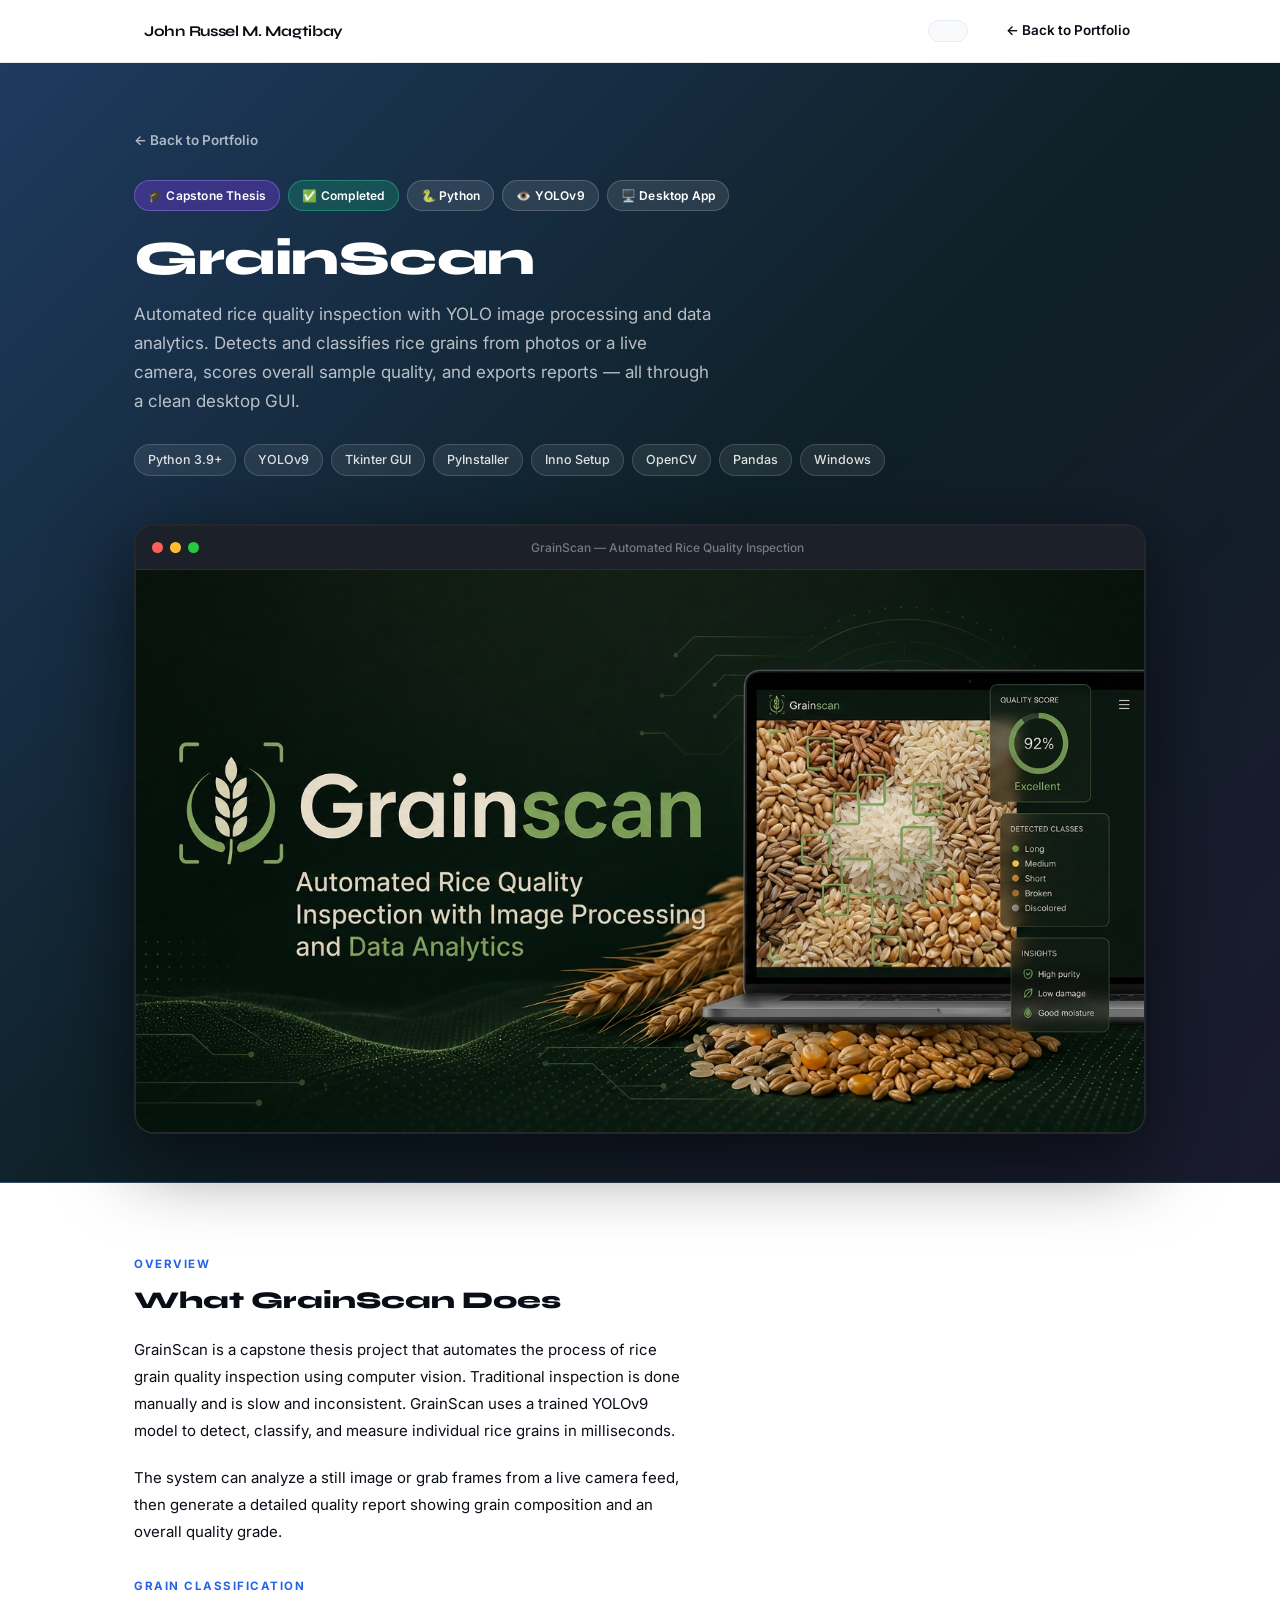
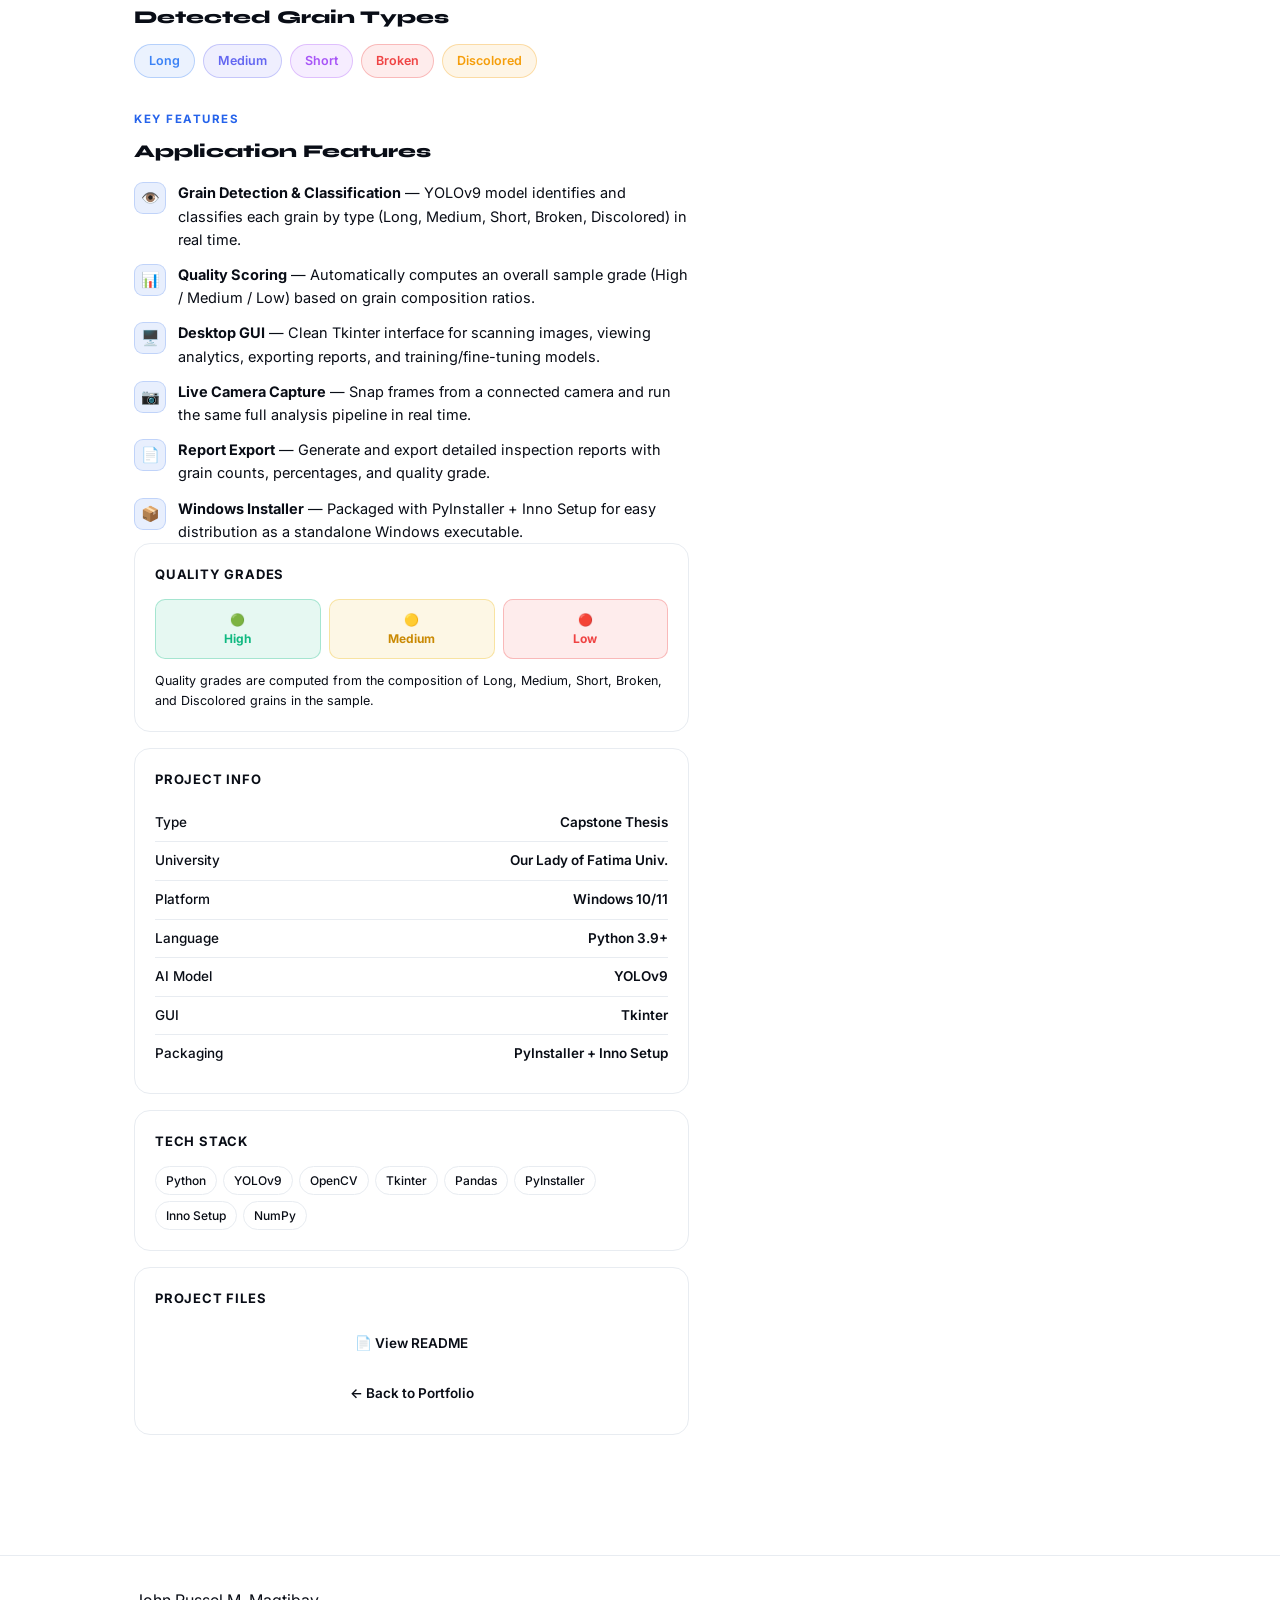
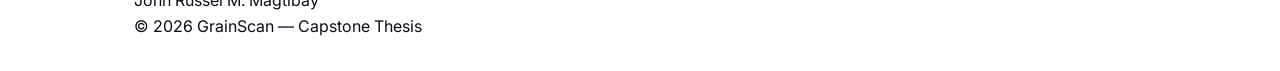
==== grainscan.html @ 67e3f89c "Add files via upload" ====
<!DOCTYPE html>
<html lang="en">

<head>
  <meta charset="UTF-8" />
  <meta name="viewport" content="width=device-width, initial-scale=1.0" />
  <title>GrainScan — Automated Rice Quality Inspection | John Russel M. Magtibay</title>
  <meta name="description"
    content="GrainScan: Capstone thesis by John Russel M. Magtibay. Automated rice quality inspection using YOLOv9 image processing and data analytics." />
  <link rel="preconnect" href="https://fonts.googleapis.com">
  <link rel="preconnect" href="https://fonts.gstatic.com" crossorigin>
  <link
    href="https://fonts.googleapis.com/css2?family=Inter:wght@300;400;500;600;700;800;900&family=Syne:wght@700;800&display=swap"
    rel="stylesheet">
  <link rel="stylesheet" href="style.css" />
  <style>
    /* ── Page-specific overrides ── */
    .gs-hero {
      background: linear-gradient(135deg, #1e3a5f 0%, #0f2027 50%, #1a1a2e 100%);
      color: #fff;
      padding: 64px 0 48px;
      border-bottom: 1px solid rgba(255, 255, 255, .08);
    }

    body.light-mode .gs-hero {
      background: linear-gradient(135deg, #1e3a5f 0%, #0f2027 50%, #1a1a2e 100%);
    }

    .gs-back {
      display: inline-flex;
      align-items: center;
      gap: 6px;
      font-size: 13.5px;
      font-weight: 600;
      color: rgba(255, 255, 255, .65);
      text-decoration: none;
      margin-bottom: 28px;
      transition: color .15s;
    }

    .gs-back:hover {
      color: #fff;
    }

    .gs-badge-row {
      display: flex;
      flex-wrap: wrap;
      gap: 8px;
      margin-bottom: 20px;
    }

    .gs-badge {
      display: inline-flex;
      align-items: center;
      gap: 5px;
      background: rgba(255, 255, 255, .1);
      border: 1px solid rgba(255, 255, 255, .18);
      color: #fff;
      padding: 5px 13px;
      border-radius: 999px;
      font-size: 12px;
      font-weight: 600;
      letter-spacing: .2px;
    }

    .gs-badge.purple {
      background: rgba(124, 58, 237, .35);
      border-color: rgba(167, 139, 250, .4);
    }

    .gs-badge.green {
      background: rgba(16, 185, 129, .25);
      border-color: rgba(52, 211, 153, .4);
    }

    .gs-title {
      font-family: 'Syne', sans-serif;
      font-size: clamp(28px, 5vw, 48px);
      font-weight: 800;
      letter-spacing: -.5px;
      color: #fff;
      margin-bottom: 14px;
      line-height: 1.15;
    }

    .gs-subtitle {
      font-size: clamp(15px, 2vw, 17px);
      color: rgba(255, 255, 255, .7);
      line-height: 1.7;
      max-width: 580px;
      margin-bottom: 28px;
    }

    .gs-tech-row {
      display: flex;
      flex-wrap: wrap;
      gap: 8px;
      margin-top: 4px;
    }

    .gs-tech {
      background: rgba(255, 255, 255, .08);
      border: 1px solid rgba(255, 255, 255, .15);
      color: rgba(255, 255, 255, .85);
      padding: 5px 13px;
      border-radius: 999px;
      font-size: 12.5px;
      font-weight: 500;
    }

    /* ── Main UI screenshot ── */
    .gs-screenshot-wrap {
      margin-top: 48px;
      border-radius: 20px;
      overflow: hidden;
      border: 2px solid rgba(255, 255, 255, .1);
      box-shadow: 0 24px 80px rgba(0, 0, 0, .6);
      background: #0b0f14;
    }

    .gs-screenshot-bar {
      background: #1c2029;
      padding: 12px 16px;
      display: flex;
      align-items: center;
      gap: 7px;
      border-bottom: 1px solid rgba(255, 255, 255, .06);
    }

    .gs-dot {
      width: 11px;
      height: 11px;
      border-radius: 50%;
    }

    .gs-dot.red {
      background: #ff5f56;
    }

    .gs-dot.yellow {
      background: #ffbd2e;
    }

    .gs-dot.green {
      background: #27c93f;
    }

    .gs-bar-title {
      flex: 1;
      text-align: center;
      font-size: 12px;
      color: rgba(255, 255, 255, .4);
      font-weight: 500;
    }

    .gs-screenshot-wrap img {
      width: 100%;
      display: block;
      object-fit: cover;
    }

    /* ── Content area ── */
    .gs-content {
      padding: 72px 0;
    }

    .gs-grid {
      display: grid;
      grid-template-columns: 1.4fr 1fr;
      gap: 60px;
      align-items: start;
    }

    @media (max-width: 860px) {
      .gs-grid {
        grid-template-columns: 1fr;
        gap: 40px;
      }
    }

    .gs-section-label {
      font-size: 11.5px;
      font-weight: 700;
      letter-spacing: 1.5px;
      text-transform: uppercase;
      color: var(--brand);
      margin-bottom: 8px;
    }

    .gs-section-title {
      font-family: 'Syne', sans-serif;
      font-size: 24px;
      font-weight: 800;
      color: var(--text);
      margin-bottom: 16px;
    }

    .gs-desc {
      color: var(--muted);
      font-size: 15px;
      line-height: 1.8;
      margin-bottom: 20px;
    }

    /* Features list */
    .gs-features {
      list-style: none;
      padding: 0;
      margin: 0;
      display: flex;
      flex-direction: column;
      gap: 12px;
    }

    .gs-features li {
      display: flex;
      align-items: flex-start;
      gap: 12px;
      font-size: 14.5px;
      color: var(--text2);
      line-height: 1.6;
    }

    .gs-features li .feat-icon {
      width: 32px;
      height: 32px;
      border-radius: 9px;
      background: rgba(37, 99, 235, .1);
      border: 1px solid rgba(37, 99, 235, .2);
      display: grid;
      place-items: center;
      font-size: 15px;
      flex-shrink: 0;
      margin-top: 1px;
    }

    /* Sidebar cards */
    .gs-sidebar {
      display: flex;
      flex-direction: column;
      gap: 16px;
    }

    .gs-info-card {
      background: var(--surface);
      border: 1px solid var(--border);
      border-radius: 16px;
      padding: 20px;
      box-shadow: var(--shadow);
    }

    .gs-info-card h4 {
      font-size: 13px;
      font-weight: 700;
      text-transform: uppercase;
      letter-spacing: .8px;
      color: var(--muted);
      margin-bottom: 14px;
    }

    .gs-info-row {
      display: flex;
      justify-content: space-between;
      align-items: center;
      padding: 8px 0;
      border-bottom: 1px solid var(--border);
      font-size: 13.5px;
    }

    .gs-info-row:last-child {
      border-bottom: none;
    }

    .gs-info-row span:first-child {
      color: var(--muted);
      font-weight: 500;
    }

    .gs-info-row span:last-child {
      color: var(--text);
      font-weight: 600;
      text-align: right;
    }

    /* Quality grade display */
    .gs-grades {
      display: flex;
      gap: 8px;
      margin-top: 4px;
    }

    .gs-grade {
      flex: 1;
      padding: 10px 6px;
      border-radius: 10px;
      text-align: center;
      font-size: 12px;
      font-weight: 700;
      border: 1px solid;
    }

    .gs-grade.high {
      background: rgba(16, 185, 129, .1);
      border-color: rgba(16, 185, 129, .3);
      color: #10b981;
    }

    .gs-grade.medium {
      background: rgba(234, 179, 8, .1);
      border-color: rgba(234, 179, 8, .3);
      color: #ca8a04;
    }

    .gs-grade.low {
      background: rgba(239, 68, 68, .1);
      border-color: rgba(239, 68, 68, .3);
      color: #ef4444;
    }

    /* Screenshot thumbnails row */
    .gs-thumbs {
      display: grid;
      grid-template-columns: repeat(3, 1fr);
      gap: 12px;
      margin-top: 48px;
    }

    @media (max-width: 640px) {
      .gs-thumbs {
        grid-template-columns: 1fr;
      }
    }

    .gs-thumb-card {
      background: var(--surface);
      border: 1px solid var(--border);
      border-radius: 14px;
      overflow: hidden;
      box-shadow: var(--shadow);
      transition: transform .2s ease, box-shadow .2s ease;
    }

    .gs-thumb-card:hover {
      transform: translateY(-3px);
      box-shadow: var(--shadow-lg);
    }

    .gs-thumb-card img {
      width: 100%;
      height: 100px;
      object-fit: contain;
      background: var(--bg2);
      padding: 12px;
    }

    .gs-thumb-label {
      padding: 10px 12px;
      font-size: 12.5px;
      font-weight: 600;
      color: var(--text2);
      border-top: 1px solid var(--border);
    }

    /* Grain types */
    .gs-grain-types {
      display: flex;
      flex-wrap: wrap;
      gap: 8px;
    }

    .gs-grain {
      padding: 6px 14px;
      border-radius: 999px;
      font-size: 12.5px;
      font-weight: 600;
      border: 1px solid;
    }

    .gs-grain.long {
      background: rgba(59, 130, 246, .1);
      border-color: rgba(59, 130, 246, .3);
      color: #3b82f6;
    }

    .gs-grain.medium {
      background: rgba(99, 102, 241, .1);
      border-color: rgba(99, 102, 241, .3);
      color: #6366f1;
    }

    .gs-grain.short {
      background: rgba(168, 85, 247, .1);
      border-color: rgba(168, 85, 247, .3);
      color: #a855f7;
    }

    .gs-grain.broken {
      background: rgba(239, 68, 68, .1);
      border-color: rgba(239, 68, 68, .3);
      color: #ef4444;
    }

    .gs-grain.discolored {
      background: rgba(245, 158, 11, .1);
      border-color: rgba(245, 158, 11, .3);
      color: #f59e0b;
    }
  </style>
</head>

<body class="light-mode">

  <!-- ── HEADER ── -->
  <header>
    <div class="container nav">
      <a class="brand" href="index.html" aria-label="Back to portfolio">
        <div class="logo" aria-hidden="true"></div>
        John Russel M. Magtibay
      </a>
      <div class="nav-right">
        <button class="theme-toggle" id="themeToggle" type="button" aria-label="Toggle color theme"></button>
        <a class="btn" href="index.html#projects" style="padding:8px 16px; font-size:13.5px;">← Back to Portfolio</a>
      </div>
    </div>
  </header>

  <!-- ── HERO ── -->
  <div class="gs-hero">
    <div class="container">
      <a class="gs-back" href="index.html#projects">← Back to Portfolio</a>

      <div class="gs-badge-row">
        <span class="gs-badge purple">🎓 Capstone Thesis</span>
        <span class="gs-badge green">✅ Completed</span>
        <span class="gs-badge">🐍 Python</span>
        <span class="gs-badge">👁️ YOLOv9</span>
        <span class="gs-badge">🖥️ Desktop App</span>
      </div>

      <h1 class="gs-title">GrainScan</h1>
      <p class="gs-subtitle">
        Automated rice quality inspection with YOLO image processing and data analytics.
        Detects and classifies rice grains from photos or a live camera, scores overall
        sample quality, and exports reports — all through a clean desktop GUI.
      </p>

      <div class="gs-tech-row">
        <span class="gs-tech">Python 3.9+</span>
        <span class="gs-tech">YOLOv9</span>
        <span class="gs-tech">Tkinter GUI</span>
        <span class="gs-tech">PyInstaller</span>
        <span class="gs-tech">Inno Setup</span>
        <span class="gs-tech">OpenCV</span>
        <span class="gs-tech">Pandas</span>
        <span class="gs-tech">Windows</span>
      </div>

      <!-- Main UI Screenshot -->
      <div class="gs-screenshot-wrap">
        <div class="gs-screenshot-bar">
          <span class="gs-dot red"></span>
          <span class="gs-dot yellow"></span>
          <span class="gs-dot green"></span>
          <span class="gs-bar-title">GrainScan — Automated Rice Quality Inspection</span>
        </div>
        <img src="picture/capstone.png"
          alt="GrainScan Application Interface — Main UI showing rice grain detection and analysis">
      </div>
    </div>
  </div>

  <!-- ── CONTENT ── -->
  <main class="gs-content">
    <div class="container">

      <div class="gs-grid">

        <!-- LEFT: Description + Features -->
        <div>
          <div class="gs-section-label">Overview</div>
          <h2 class="gs-section-title">What GrainScan Does</h2>
          <p class="gs-desc">
            GrainScan is a capstone thesis project that automates the process of rice
            grain quality inspection using computer vision. Traditional inspection is
            done manually and is slow and inconsistent. GrainScan uses a trained YOLOv9
            model to detect, classify, and measure individual rice grains in milliseconds.
          </p>
          <p class="gs-desc">
            The system can analyze a still image or grab frames from a live camera feed,
            then generate a detailed quality report showing grain composition and an
            overall quality grade.
          </p>

          <div class="gs-section-label" style="margin-top:32px;">Grain Classification</div>
          <h3 class="gs-section-title" style="font-size:18px; margin-bottom:12px;">Detected Grain Types</h3>
          <div class="gs-grain-types" style="margin-bottom:32px;">
            <span class="gs-grain long">Long</span>
            <span class="gs-grain medium">Medium</span>
            <span class="gs-grain short">Short</span>
            <span class="gs-grain broken">Broken</span>
            <span class="gs-grain discolored">Discolored</span>
          </div>

          <div class="gs-section-label">Key Features</div>
          <h3 class="gs-section-title" style="font-size:18px; margin-bottom:16px;">Application Features</h3>
          <ul class="gs-features">
            <li>
              <span class="feat-icon">👁️</span>
              <div><strong>Grain Detection & Classification</strong> — YOLOv9 model identifies and classifies each grain
                by type (Long, Medium, Short, Broken, Discolored) in real time.</div>
            </li>
            <li>
              <span class="feat-icon">📊</span>
              <div><strong>Quality Scoring</strong> — Automatically computes an overall sample grade (High / Medium /
                Low) based on grain composition ratios.</div>
            </li>
            <li>
              <span class="feat-icon">🖥️</span>
              <div><strong>Desktop GUI</strong> — Clean Tkinter interface for scanning images, viewing analytics,
                exporting reports, and training/fine-tuning models.</div>
            </li>
            <li>
              <span class="feat-icon">📷</span>
              <div><strong>Live Camera Capture</strong> — Snap frames from a connected camera and run the same full
                analysis pipeline in real time.</div>
            </li>
            <li>
              <span class="feat-icon">📄</span>
              <div><strong>Report Export</strong> — Generate and export detailed inspection reports with grain counts,
                percentages, and quality grade.</div>
            </li>
            <li>
              <span class="feat-icon">📦</span>
              <div><strong>Windows Installer</strong> — Packaged with PyInstaller + Inno Setup for easy distribution as
                a standalone Windows executable.</div>
            </li>
          </ul>



          <!-- RIGHT: Sidebar -->
          <div class="gs-sidebar">

            <!-- Quality Grades -->
            <div class="gs-info-card">
              <h4>Quality Grades</h4>
              <div class="gs-grades">
                <div class="gs-grade high">🟢<br>High</div>
                <div class="gs-grade medium">🟡<br>Medium</div>
                <div class="gs-grade low">🔴<br>Low</div>
              </div>
              <p style="font-size:12.5px; color:var(--muted); margin-top:12px; line-height:1.6;">
                Quality grades are computed from the composition of Long, Medium, Short, Broken, and Discolored grains
                in the sample.
              </p>
            </div>

            <!-- Project Info -->
            <div class="gs-info-card">
              <h4>Project Info</h4>
              <div class="gs-info-row">
                <span>Type</span>
                <span>Capstone Thesis</span>
              </div>
              <div class="gs-info-row">
                <span>University</span>
                <span>Our Lady of Fatima Univ.</span>
              </div>
              <div class="gs-info-row">
                <span>Platform</span>
                <span>Windows 10/11</span>
              </div>
              <div class="gs-info-row">
                <span>Language</span>
                <span>Python 3.9+</span>
              </div>
              <div class="gs-info-row">
                <span>AI Model</span>
                <span>YOLOv9</span>
              </div>
              <div class="gs-info-row">
                <span>GUI</span>
                <span>Tkinter</span>
              </div>
              <div class="gs-info-row">
                <span>Packaging</span>
                <span>PyInstaller + Inno Setup</span>
              </div>
            </div>

            <!-- Tech Stack -->
            <div class="gs-info-card">
              <h4>Tech Stack</h4>
              <div class="gs-tech-row" style="gap:6px;">
                <span class="tech-tag"
                  style="background:var(--bg2);border:1px solid var(--border);color:var(--text2);padding:4px 10px;border-radius:999px;font-size:12px;font-weight:500;">Python</span>
                <span class="tech-tag"
                  style="background:var(--bg2);border:1px solid var(--border);color:var(--text2);padding:4px 10px;border-radius:999px;font-size:12px;font-weight:500;">YOLOv9</span>
                <span class="tech-tag"
                  style="background:var(--bg2);border:1px solid var(--border);color:var(--text2);padding:4px 10px;border-radius:999px;font-size:12px;font-weight:500;">OpenCV</span>
                <span class="tech-tag"
                  style="background:var(--bg2);border:1px solid var(--border);color:var(--text2);padding:4px 10px;border-radius:999px;font-size:12px;font-weight:500;">Tkinter</span>
                <span class="tech-tag"
                  style="background:var(--bg2);border:1px solid var(--border);color:var(--text2);padding:4px 10px;border-radius:999px;font-size:12px;font-weight:500;">Pandas</span>
                <span class="tech-tag"
                  style="background:var(--bg2);border:1px solid var(--border);color:var(--text2);padding:4px 10px;border-radius:999px;font-size:12px;font-weight:500;">PyInstaller</span>
                <span class="tech-tag"
                  style="background:var(--bg2);border:1px solid var(--border);color:var(--text2);padding:4px 10px;border-radius:999px;font-size:12px;font-weight:500;">Inno
                  Setup</span>
                <span class="tech-tag"
                  style="background:var(--bg2);border:1px solid var(--border);color:var(--text2);padding:4px 10px;border-radius:999px;font-size:12px;font-weight:500;">NumPy</span>
              </div>
            </div>

            <!-- Links -->
            <div class="gs-info-card">
              <h4>Project Files</h4>
              <div style="display:flex;flex-direction:column;gap:8px;">
                <a class="btn" href="Grainscan-main/README.md" target="_blank"
                  style="justify-content:center; font-size:13.5px;">📄 View README</a>
                <a class="btn primary" href="index.html#projects" style="justify-content:center; font-size:13.5px;">←
                  Back to Portfolio</a>
              </div>
            </div>

          </div>
        </div>

      </div>
  </main>

  <!-- ── FOOTER ── -->
  <footer>
    <div class="container foot">
      <div class="foot-brand">John Russel M. Magtibay</div>
      <div class="foot-copy">© <span id="year"></span> GrainScan — Capstone Thesis</div>
    </div>
  </footer>

  <script>
    document.addEventListener('DOMContentLoaded', () => {
      document.getElementById('year').textContent = new Date().getFullYear();

      const themeToggle = document.getElementById('themeToggle');
      const userPref = localStorage.getItem('theme');
      const prefersDark = window.matchMedia('(prefers-color-scheme: dark)').matches;

      function applyTheme(theme) {
        document.body.classList.remove('light-mode', 'dark-mode');
        document.body.classList.add(theme);
        themeToggle.classList.toggle('is-dark', theme === 'dark-mode');
      }

      applyTheme(userPref || (prefersDark ? 'dark-mode' : 'light-mode'));

      themeToggle.addEventListener('click', () => {
        const isDark = document.body.classList.contains('dark-mode');
        const next = isDark ? 'light-mode' : 'dark-mode';
        applyTheme(next);
        localStorage.setItem('theme', next);
      });
    });
  </script>

</body>

</html>
---- style.css ----
/* ============================================
   GOOGLE FONT IMPORTS
   ============================================ */
@import url('https://fonts.googleapis.com/css2?family=Inter:wght@300;400;500;600;700&family=Syne:wght@700;800&display=swap');

/* ============================================
   DESIGN TOKENS - ULTRA-MINIMALIST
   ============================================ */
:root {
  --font-sans: 'Inter', system-ui, -apple-system, BlinkMacSystemFont, "Segoe UI", Roboto, sans-serif;
  --font-display: 'Syne', sans-serif;

  /* Light Theme */
  --bg: #ffffff;
  --surface: #ffffff;
  --surface-subtle: #f8fafc;
  --surface-hover: #f1f5f9;

  --border: #e8ecf1;
  --border-light: #f1f4f8;

  --text: #090d16;
  --text-muted: #596780;
  --text-dim: #94a3b8;

  --brand: #2563eb;
  --brand-hover: #1d4ed8;

  --radius-xs: 4px;
  --radius-sm: 8px;
  --radius-md: 14px;
  --radius-lg: 18px;
  --radius-full: 9999px;
}

body.dark-mode {
  /* Dark Theme */
  --bg: #090b10;
  --surface: #0f1219;
  --surface-subtle: #141824;
  --surface-hover: #1c2233;

  --border: rgba(255, 255, 255, 0.08);
  --border-light: rgba(255, 255, 255, 0.04);

  --text: #f8fafc;
  --text-muted: #8b9bb4;
  --text-dim: #505d73;

  --brand: #3b82f6;
  --brand-hover: #60a5fa;
}

/* ============================================
   BASE & RESET
   ============================================ */
*,
*::before,
*::after {
  box-sizing: border-box;
  margin: 0;
  padding: 0;
}

html {
  scroll-behavior: smooth;
  font-size: 16px;
}

body {
  font-family: var(--font-sans);
  background-color: var(--bg);
  color: var(--text);
  line-height: 1.6;
  -webkit-font-smoothing: antialiased;
  -moz-osx-font-smoothing: grayscale;
  transition: background-color 0.2s ease, color 0.2s ease;
  overflow-x: hidden;
}

body.no-scroll {
  overflow: hidden;
}

.container {
  max-width: 1060px;
  margin: 0 auto;
  padding: 0 24px;
}

a {
  color: inherit;
  text-decoration: none;
}

button {
  font-family: inherit;
  border: none;
  background: none;
  cursor: pointer;
}

img {
  max-width: 100%;
  height: auto;
  display: block;
}

/* Scrollbar */
::-webkit-scrollbar {
  width: 6px;
}

::-webkit-scrollbar-track {
  background: transparent;
}

::-webkit-scrollbar-thumb {
  background: var(--border);
  border-radius: var(--radius-full);
}

::-webkit-scrollbar-thumb:hover {
  background: var(--text-dim);
}

/* ============================================
   HEADER & NAVBAR
   ============================================ */
header {
  position: sticky;
  top: 0;
  z-index: 100;
  background: rgba(255, 255, 255, 0.85);
  backdrop-filter: blur(14px);
  -webkit-backdrop-filter: blur(14px);
  border-bottom: 1px solid var(--border);
  transition: background 0.2s, border-color 0.2s;
}

body.dark-mode header {
  background: rgba(9, 11, 16, 0.85);
}

.nav {
  height: 62px;
  display: flex;
  align-items: center;
  justify-content: space-between;
}

.brand {
  display: flex;
  align-items: center;
  gap: 10px;
  font-family: var(--font-display);
  font-size: 15px;
  font-weight: 700;
  letter-spacing: -0.02em;
}

.brand-badge {
  width: 28px;
  height: 28px;
  background: var(--text);
  color: var(--bg);
  border-radius: var(--radius-xs);
  display: grid;
  place-items: center;
  font-family: var(--font-display);
  font-weight: 800;
  font-size: 12px;
  letter-spacing: -0.5px;
  transition: background 0.2s, color 0.2s;
}

.brand-name {
  font-size: 14.5px;
}

.nav-right {
  display: flex;
  align-items: center;
  gap: 22px;
}

/* Theme Toggle */
.theme-toggle {
  width: 40px;
  height: 22px;
  background: var(--surface-subtle);
  border: 1px solid var(--border);
  border-radius: var(--radius-full);
  position: relative;
  cursor: pointer;
  display: flex;
  align-items: center;
  padding: 2px;
  transition: border-color 0.15s;
}

.theme-toggle:hover {
  border-color: var(--text-dim);
}

.toggle-thumb {
  width: 16px;
  height: 16px;
  background: #f59e0b;
  border-radius: 50%;
  transition: transform 0.22s cubic-bezier(0.16, 1, 0.3, 1), background 0.22s;
}

body.dark-mode .toggle-thumb {
  transform: translateX(18px);
  background: #60a5fa;
}

#navMenu {
  display: flex;
  align-items: center;
  gap: 24px;
  list-style: none;
}

#navMenu a {
  font-size: 13.5px;
  font-weight: 500;
  color: var(--text-muted);
  transition: color 0.15s;
}

#navMenu a:hover {
  color: var(--text);
}

.menu-btn {
  display: none;
  font-size: 13px;
  font-weight: 600;
  padding: 5px 10px;
  border-radius: var(--radius-xs);
  border: 1px solid var(--border);
  color: var(--text);
}

/* ============================================
   HERO SECTION - MINIMALIST
   ============================================ */
.hero-centered {
  padding: 68px 0 64px;
  text-align: center;
}

.hero-inner {
  max-width: 760px;
  margin: 0 auto;
}

.hero-badge {
  display: inline-flex;
  align-items: center;
  gap: 8px;
  background: var(--surface-subtle);
  border: 1px solid var(--border);
  color: var(--text-muted);
  padding: 5px 14px;
  border-radius: var(--radius-full);
  font-size: 12px;
  font-weight: 500;
  margin-bottom: 24px;
}

.badge-dot-green {
  width: 6px;
  height: 6px;
  background: #22c55e;
  border-radius: 50%;
  box-shadow: 0 0 0 2px rgba(34, 197, 94, 0.2);
}

.hero-title {
  font-family: var(--font-display);
  font-size: 54px;
  font-weight: 800;
  line-height: 1.15;
  letter-spacing: -0.035em;
  color: var(--text);
  margin-bottom: 20px;
}

.hero-title .highlight {
  color: var(--brand);
}

.hero-subtitle {
  font-size: 12.5px;
  line-height: 1.65;
  color: var(--text-muted);
  max-width: 620px;
  margin: 0 auto 28px;
}

.hero-subtitle strong {
  color: var(--text);
  font-weight: 600;
}

/* Skill Chips - Clean Minimalist */
.skill-chips-centered {
  display: flex;
  flex-direction: column;
  align-items: center;
  gap: 8px;
  margin-bottom: 32px;
}

.chips-row {
  display: flex;
  flex-wrap: wrap;
  justify-content: center;
  gap: 6px;
}

.chip {
  background: var(--surface-subtle);
  border: 1px solid var(--border);
  color: var(--text-muted);
  font-size: 12px;
  font-weight: 500;
  padding: 5px 13px;
  border-radius: var(--radius-full);
  transition: all 0.15s ease;
}

.chip:hover {
  background: var(--surface-hover);
  color: var(--text);
  border-color: var(--text-dim);
}

/* CTA Buttons */
.hero-cta {
  display: flex;
  justify-content: center;
  gap: 12px;
  margin-bottom: 48px;
  flex-wrap: wrap;
}

.btn {
  font-size: 14px;
  font-weight: 600;
  padding: 10px 22px;
  border-radius: var(--radius-sm);
  transition: all 0.18s ease;
  cursor: pointer;
  display: inline-flex;
  align-items: center;
  justify-content: center;
}

.btn-primary {
  background: var(--text);
  color: var(--bg);
}

.btn-primary:hover {
  opacity: 0.88;
  transform: translateY(-1px);
}

.btn-secondary {
  background: transparent;
  border: 1px solid var(--border);
  color: var(--text);
}

.btn-secondary:hover {
  background: var(--surface-subtle);
  border-color: var(--text-dim);
  transform: translateY(-1px);
}

/* Minimalist Unified Stats Bar */
.stats-bar {
  display: flex;
  align-items: center;
  justify-content: center;
  background: var(--surface);
  border: 1px solid var(--border);
  border-radius: var(--radius-md);
  padding: 16px 20px;
  max-width: 620px;
  margin: 0 auto;
}

.stat-item {
  flex: 1;
  text-align: center;
}

.stat-item strong {
  display: block;
  font-family: var(--font-display);
  font-size: 20px;
  font-weight: 800;
  color: var(--text);
  line-height: 1.1;
  margin-bottom: 2px;
}

.stat-item span {
  display: block;
  font-size: 11.5px;
  color: var(--text-muted);
  font-weight: 500;
}

/* Hero Badges Showcase */
.hero-badges {
  display: flex;
  align-items: center;
  justify-content: center;
  gap: 32px;
  margin-top: 40px;
  padding: 0 20px;
}

.hero-badge-item {
  display: flex;
  flex-direction: column;
  align-items: center;
  gap: 10px;
  transition: transform 0.25s cubic-bezier(0.16, 1, 0.3, 1);
}

.hero-badge-item:hover {
  transform: translateY(-4px);
}

.hero-badge-item img {
  border-radius: 50%;
  object-fit: contain;
  filter: drop-shadow(0 4px 12px rgba(0, 0, 0, 0.08));
  transition: filter 0.25s ease, transform 0.25s ease;
}

.hero-badge-item:hover img {
  filter: drop-shadow(0 8px 24px rgba(0, 0, 0, 0.15));
  transform: scale(1.05);
}

.hero-badge-small img {
  width: 90px;
  height: 90px;
}

.hero-badge-large img {
  width: 130px;
  height: 130px;
}

.hero-badge-label {
  font-size: 11.5px;
  font-weight: 600;
  color: var(--text-muted);
  text-align: center;
  letter-spacing: 0.01em;
}

body.dark-mode .hero-badge-item img {
  filter: drop-shadow(0 4px 16px rgba(59, 130, 246, 0.12));
}

body.dark-mode .hero-badge-item:hover img {
  filter: drop-shadow(0 8px 28px rgba(59, 130, 246, 0.25));
}

/* Badge Viewport — fixed size prevents resizing between slides */
.badge-viewport {
  min-height: 380px;
  display: flex;
  align-items: center;
  justify-content: center;
}

.badge-viewport .slide img {
  width: 280px;
  height: 280px;
  object-fit: contain;
  border: none;
  border-radius: 0;
}

.badge-viewport .slide figcaption {
  margin-top: 12px;
  font-size: 14px;
  font-weight: 600;
  color: var(--text-muted);
  letter-spacing: 0.01em;
}

.stat-sep {
  width: 1px;
  height: 28px;
  background: var(--border);
}

/* ============================================
   SECTION HEADERS
   ============================================ */
section {
  padding: 72px 0;
}

.section-head {
  display: flex;
  align-items: flex-end;
  justify-content: space-between;
  margin-bottom: 32px;
  padding-bottom: 12px;
  border-bottom: 1px solid var(--border);
  flex-wrap: wrap;
  gap: 8px;
}

.section-label {
  font-family: var(--font-display);
  font-size: 10.5px;
  font-weight: 800;
  letter-spacing: 0.12em;
  text-transform: uppercase;
  color: var(--brand);
  margin-bottom: 3px;
}

.section-head h2 {
  font-family: var(--font-display);
  font-size: 28px;
  font-weight: 800;
  letter-spacing: -0.02em;
  color: var(--text);
  line-height: 1.1;
}

.section-desc {
  font-size: 13px;
  color: var(--text-muted);
}

/* ============================================
   ABOUT SECTION
   ============================================ */
.about-grid {
  display: grid;
  grid-template-columns: repeat(3, 1fr);
  gap: 20px;
}

.about-card {
  background: var(--surface);
  border: 1px solid var(--border);
  border-radius: var(--radius-md);
  padding: 26px 24px;
  display: flex;
  flex-direction: column;
  transition: border-color 0.15s ease, transform 0.15s ease;
}

.about-card:hover {
  border-color: var(--text-dim);
  transform: translateY(-2px);
}

.about-card-tag {
  font-size: 10px;
  font-weight: 700;
  letter-spacing: 0.08em;
  text-transform: uppercase;
  color: var(--text-dim);
  margin-bottom: 8px;
}

.about-card h3 {
  font-family: var(--font-display);
  font-size: 16.5px;
  font-weight: 700;
  color: var(--text);
  margin-bottom: 10px;
  letter-spacing: -0.01em;
}

.about-card p {
  font-size: 13.5px;
  color: var(--text-muted);
  line-height: 1.65;
}

.about-card p strong {
  color: var(--text);
  font-weight: 600;
}

.tag-cloud {
  display: flex;
  flex-wrap: wrap;
  gap: 6px;
  margin-top: 4px;
}

.tag {
  background: var(--surface-subtle);
  border: 1px solid var(--border);
  color: var(--text-muted);
  font-size: 11.5px;
  font-weight: 500;
  padding: 4px 10px;
  border-radius: var(--radius-sm);
  transition: all 0.15s;
}

.tag:hover {
  color: var(--text);
  border-color: var(--text-dim);
}

/* ============================================
   PROJECTS SECTION
   ============================================ */
.projects-grid {
  display: grid;
  grid-template-columns: repeat(3, 1fr);
  gap: 20px;
}

.project-card {
  position: relative;
  background: var(--surface);
  border: 1px solid var(--border);
  border-radius: var(--radius-md);
  overflow: hidden;
  display: flex;
  flex-direction: column;
  transition: border-color 0.18s ease, transform 0.18s ease;
}

.project-card:hover {
  border-color: var(--text-dim);
  transform: translateY(-2px);
}

.project-thumb {
  position: relative;
  width: 100%;
  aspect-ratio: 16 / 9;
  background: #090d16;
  overflow: hidden;
  display: flex;
  align-items: center;
  justify-content: center;
  border-bottom: 1px solid var(--border);
}

.project-thumb img {
  width: 100%;
  height: 100%;
  object-fit: cover;
  transition: transform 0.3s ease;
}

.project-card:hover .project-thumb img {
  transform: scale(1.025);
}

.thumb-dimplestar {
  background: var(--surface-subtle);
}

.dimplestar-circle {
  width: 96px;
  height: 96px;
  border-radius: 50%;
  border: 2px solid #f59e0b;
  overflow: hidden;
  display: flex;
  align-items: center;
  justify-content: center;
  background: #ffffff;
}

.dimplestar-circle img {
  width: 100%;
  height: 100%;
  object-fit: cover;
}

.project-badge {
  position: absolute;
  top: 10px;
  left: 10px;
  z-index: 2;
  font-size: 10.5px;
  font-weight: 600;
  padding: 3px 9px;
  border-radius: var(--radius-xs);
  color: #ffffff;
  letter-spacing: 0.02em;
}

.project-badge.purple {
  background: #4f46e5;
}

.project-badge.blue {
  background: #0284c7;
}

.project-body {
  padding: 18px 20px;
  display: flex;
  flex-direction: column;
  flex: 1;
}

.project-body h3 {
  font-family: var(--font-display);
  font-size: 16.5px;
  font-weight: 700;
  color: var(--text);
  margin-bottom: 6px;
  letter-spacing: -0.01em;
}

.project-body p {
  font-size: 13px;
  color: var(--text-muted);
  line-height: 1.58;
  margin-bottom: 14px;
  flex: 1;
}

.project-tech {
  display: flex;
  flex-wrap: wrap;
  gap: 5px;
  margin-bottom: 16px;
}

.tech-tag {
  background: var(--surface-subtle);
  border: 1px solid var(--border);
  color: var(--text-muted);
  font-size: 11px;
  font-weight: 500;
  padding: 3px 8px;
  border-radius: var(--radius-xs);
}

.project-footer {
  border-top: 1px solid var(--border);
  padding-top: 12px;
  margin-top: auto;
}

.project-action-link {
  color: var(--brand);
  font-size: 13px;
  font-weight: 600;
  display: inline-flex;
  align-items: center;
  gap: 4px;
  transition: gap 0.15s;
}

.project-card:hover .project-action-link {
  gap: 7px;
}

.card-click-overlay {
  position: absolute;
  inset: 0;
  z-index: 1;
}

/* ============================================
   CONTACT STRIP - MINIMALIST
   ============================================ */
.contact-strip {
  display: grid;
  grid-template-columns: repeat(2, 1fr);
  gap: 12px;
}

.contact-item {
  background: var(--surface);
  border: 1px solid var(--border);
  border-radius: var(--radius-sm);
  padding: 16px 20px;
  display: flex;
  align-items: center;
  justify-content: space-between;
  gap: 12px;
  transition: all 0.15s ease;
}

.contact-item:hover {
  background: var(--surface-subtle);
  border-color: var(--text-dim);
  transform: translateY(-1px);
}

.contact-label {
  font-size: 12px;
  font-weight: 600;
  color: var(--text-dim);
  text-transform: uppercase;
  letter-spacing: 0.05em;
  min-width: 60px;
}

.contact-value {
  font-size: 13.5px;
  color: var(--text);
  font-weight: 500;
  flex: 1;
  text-align: right;
  overflow: hidden;
  text-overflow: ellipsis;
  white-space: nowrap;
}

.contact-arrow {
  font-size: 13px;
  color: var(--text-dim);
  transition: transform 0.15s, color 0.15s;
}

.contact-item:hover .contact-arrow {
  transform: translateX(3px);
  color: var(--text);
}

/* ============================================
   FOOTER - CLEAN ONE-LINER
   ============================================ */
footer {
  border-top: 1px solid var(--border);
  padding: 32px 0;
  margin-top: 48px;
}

.footer-content {
  display: flex;
  align-items: center;
  justify-content: space-between;
  gap: 20px;
  flex-wrap: wrap;
}

.footer-left {
  display: flex;
  align-items: center;
  gap: 10px;
}

.footer-brand-tag {
  font-family: var(--font-display);
  font-size: 11px;
  font-weight: 800;
  background: var(--surface-subtle);
  border: 1px solid var(--border);
  padding: 2px 6px;
  border-radius: var(--radius-xs);
  color: var(--text-muted);
}

.footer-copy {
  font-size: 12.5px;
  color: var(--text-muted);
}

.footer-links {
  display: flex;
  align-items: center;
  gap: 20px;
}

.footer-links a {
  font-size: 13px;
  color: var(--text-muted);
  font-weight: 500;
  transition: color 0.15s;
}

.footer-links a:hover {
  color: var(--text);
}

/* ============================================
   CERTIFICATE MODAL
   ============================================ */
.modal {
  position: fixed;
  inset: 0;
  background: rgba(9, 13, 22, 0.7);
  backdrop-filter: blur(12px);
  -webkit-backdrop-filter: blur(12px);
  display: none;
  align-items: center;
  justify-content: center;
  z-index: 200;
  padding: 20px;
}

.modal.show {
  display: flex;
}

.modal-content {
  background: var(--surface);
  border: 1px solid var(--border);
  border-radius: var(--radius-md);
  display: flex;
  flex-direction: column;
  align-items: center;
  max-width: 800px;
  width: 100%;
  max-height: 90vh;
  overflow: hidden;
  animation: modalIn 0.2s ease;
}

@keyframes modalIn {
  from {
    opacity: 0;
    transform: scale(0.97);
  }

  to {
    opacity: 1;
    transform: scale(1);
  }
}

.modal-header {
  display: flex;
  align-items: center;
  justify-content: space-between;
  padding: 14px 20px;
  border-bottom: 1px solid var(--border);
  width: 100%;
}

.modal-title {
  font-family: var(--font-display);
  font-size: 14.5px;
  font-weight: 700;
  color: var(--text);
}

.modal-counter {
  font-size: 12px;
  color: var(--text-muted);
  font-weight: 600;
}

.close-btn {
  width: 26px;
  height: 26px;
  display: grid;
  place-items: center;
  font-size: 13px;
  color: var(--text-muted);
  background: var(--surface-subtle);
  border-radius: var(--radius-xs);
  cursor: pointer;
  transition: all 0.15s;
}

.close-btn:hover {
  color: var(--text);
  background: var(--border);
}

.slider {
  width: 100%;
  display: flex;
  align-items: center;
  position: relative;
  flex: 1;
  overflow: hidden;
}

.slide-viewport {
  width: 100%;
  display: flex;
  align-items: center;
  justify-content: center;
  padding: 20px 52px;
  min-height: 200px;
}

.slide {
  display: none;
  width: 100%;
  text-align: center;
}

.slide.current {
  display: block;
}

.slide img {
  max-width: 100%;
  max-height: 56vh;
  border-radius: var(--radius-xs);
  object-fit: contain;
  margin: 0 auto;
  border: 1px solid var(--border);
}

.slide-btn {
  position: absolute;
  top: 50%;
  transform: translateY(-50%);
  width: 36px;
  height: 36px;
  border-radius: var(--radius-xs);
  border: 1px solid var(--border);
  background: var(--surface);
  color: var(--text);
  cursor: pointer;
  z-index: 4;
  font-size: 18px;
  display: grid;
  place-items: center;
  transition: all 0.15s;
}

.slide-btn:hover {
  background: var(--text);
  color: var(--bg);
}

.slide-btn.prev {
  left: 10px;
}

.slide-btn.next {
  right: 10px;
}

.slide-dots {
  display: flex;
  gap: 5px;
  padding: 10px 0 14px;
}

.dot {
  width: 5px;
  height: 5px;
  border-radius: 50%;
  background: var(--border);
  cursor: pointer;
  transition: all 0.18s;
}

.dot.active {
  background: var(--text);
  transform: scale(1.3);
}

/* ============================================
   SCROLL REVEAL
   ============================================ */
.reveal {
  opacity: 0;
  transform: translateY(12px);
  transition: opacity 0.4s ease, transform 0.4s ease;
}

.reveal.visible {
  opacity: 1;
  transform: translateY(0);
}

/* ============================================
   RESPONSIVE DESIGN
   ============================================ */
@media (max-width: 900px) {
  .hero-title {
    font-size: 42px;
  }

  .about-grid,
  .projects-grid {
    grid-template-columns: repeat(2, 1fr);
  }

  .contact-strip {
    grid-template-columns: 1fr;
  }
}

@media (max-width: 640px) {
  .menu-btn {
    display: block;
  }

  #navMenu {
    position: absolute;
    top: 62px;
    left: 0;
    right: 0;
    background: var(--surface);
    border-bottom: 1px solid var(--border);
    flex-direction: column;
    padding: 18px;
    display: none;
  }

  #navMenu.open {
    display: flex;
  }

  .hero-title {
    font-size: 34px;
  }

  .stats-bar {
    flex-direction: column;
    gap: 12px;
  }

  .stat-sep {
    display: none;
  }

  .about-grid,
  .projects-grid {
    grid-template-columns: 1fr;
  }

  .footer-content {
    flex-direction: column;
    align-items: flex-start;
  }

  .hero-badges {
    gap: 20px;
    margin-top: 28px;
  }

  .hero-badge-small img {
    width: 64px;
    height: 64px;
  }

  .hero-badge-large img {
    width: 96px;
    height: 96px;
  }

  .hero-badge-label {
    font-size: 10px;
  }

  .badge-viewport {
    min-height: 260px;
  }

  .badge-viewport .slide img {
    width: 200px;
    height: 200px;
  }
}
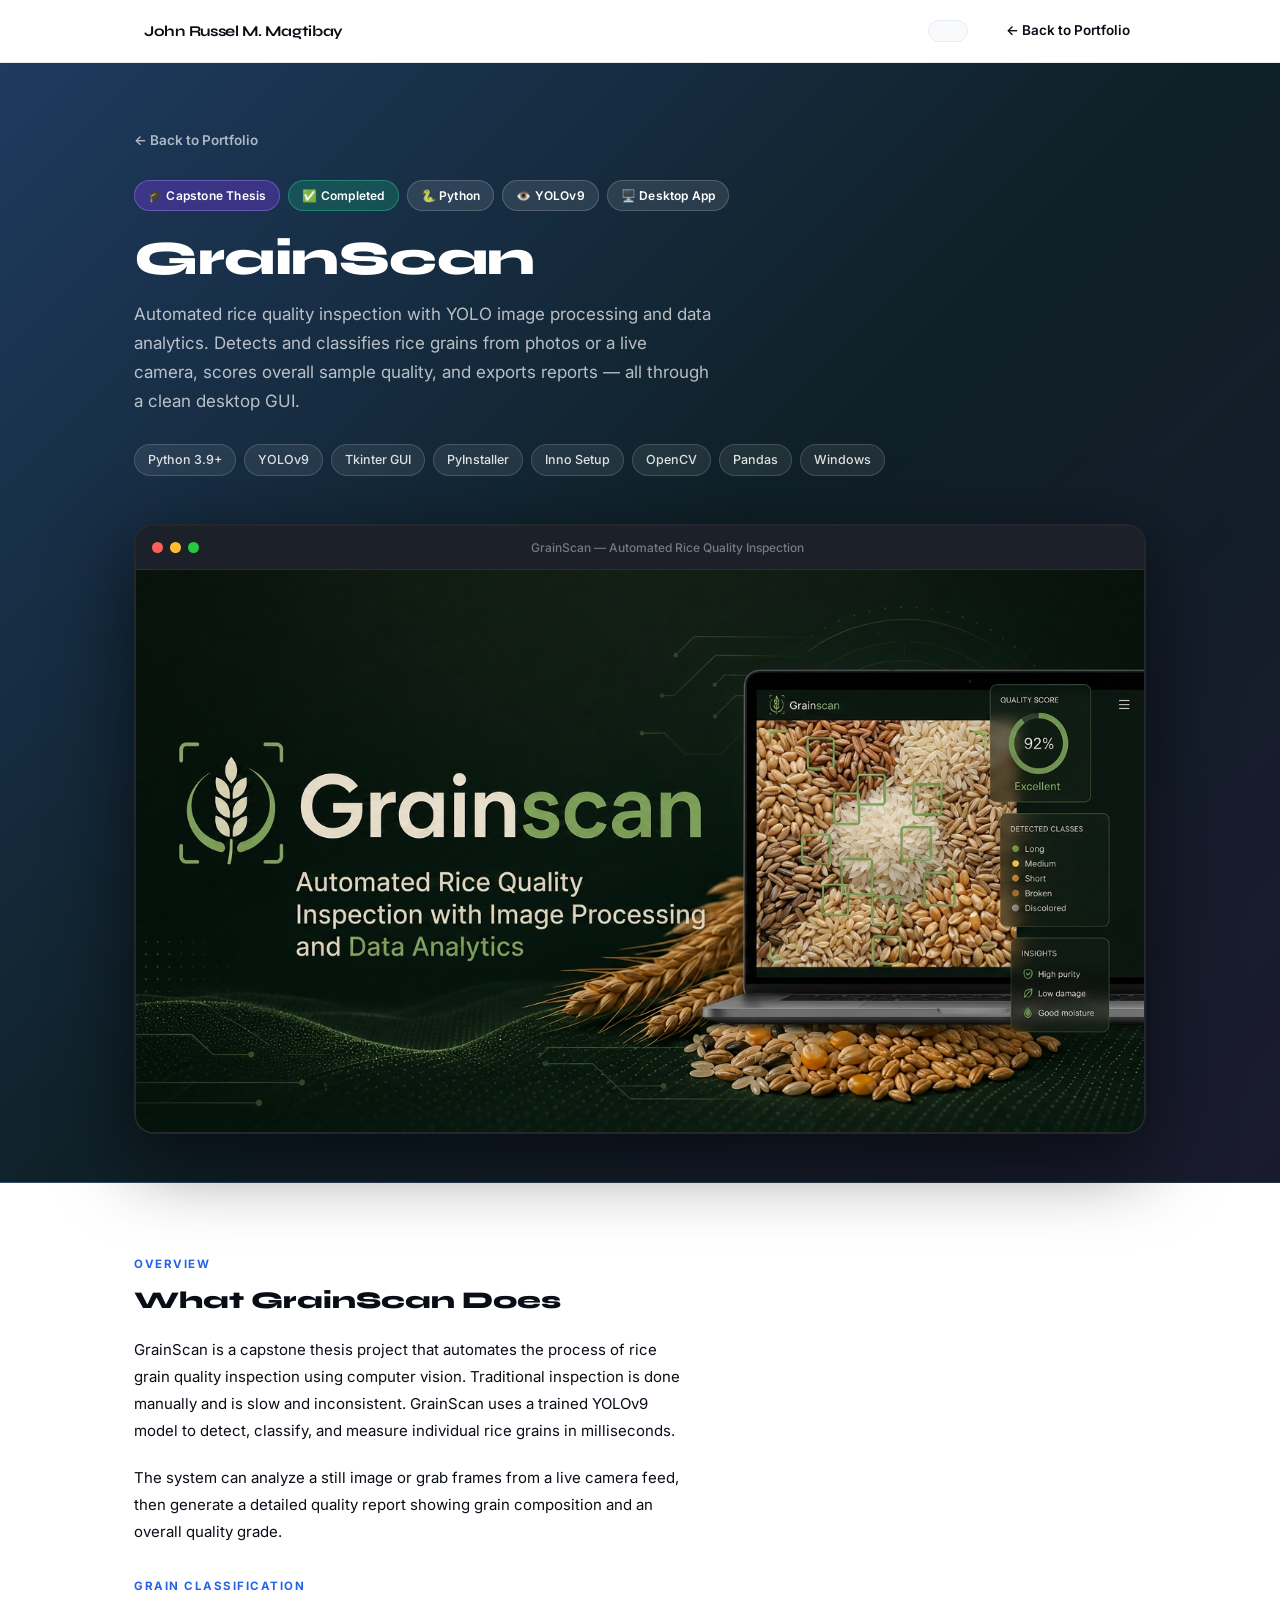
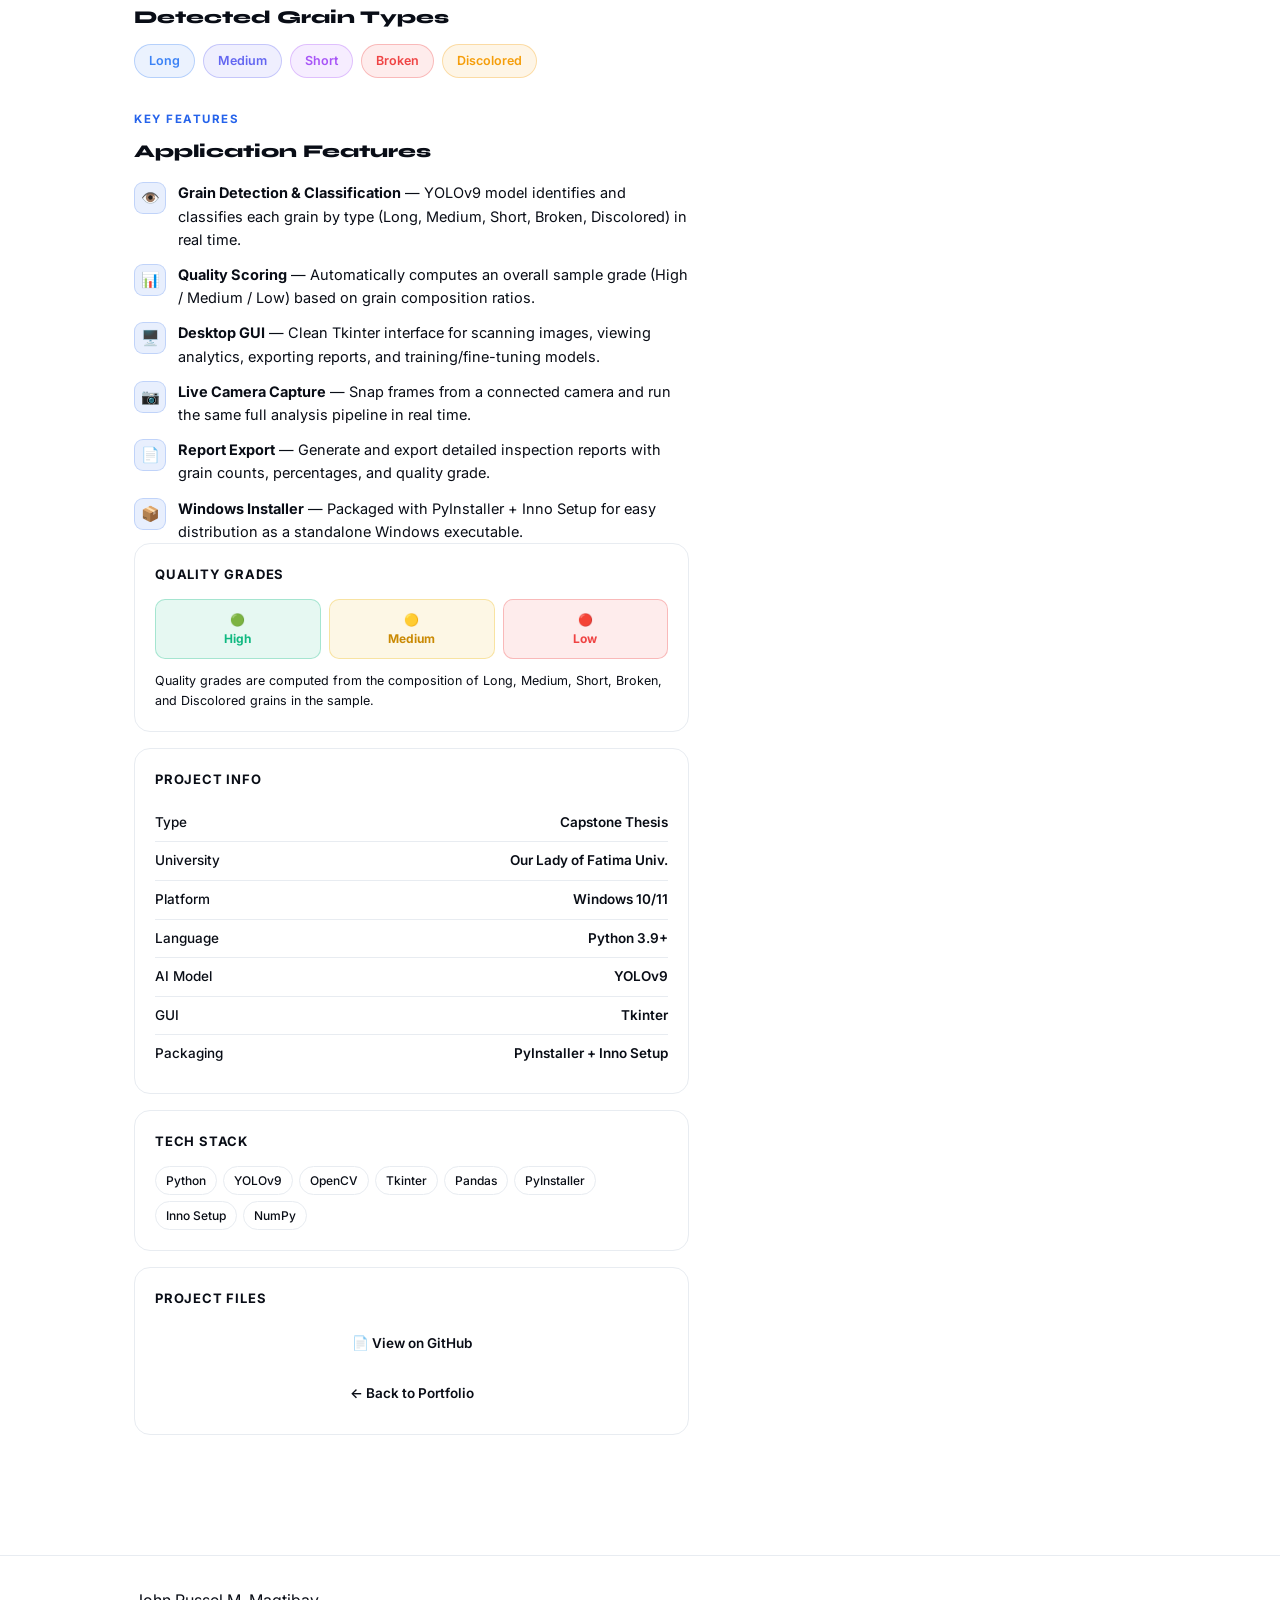
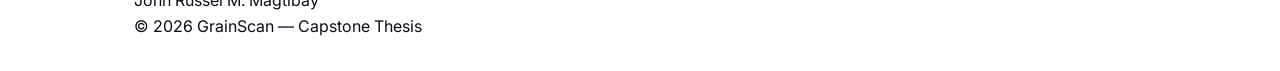
==== commit 5d50fe61: "fix(vercel): resolve broken relative links for payroll and bus demos cleanUrls + trailingSlash:false" ====
--- a/grainscan.html
+++ b/grainscan.html
@@ -616,8 +616,8 @@
             <div class="gs-info-card">
               <h4>Project Files</h4>
               <div style="display:flex;flex-direction:column;gap:8px;">
-                <a class="btn" href="Grainscan-main/README.md" target="_blank"
-                  style="justify-content:center; font-size:13.5px;">📄 View README</a>
+                <a class="btn" href="https://github.com/russelmagtibay/GrainScan-CNN-Grain-Classifier" target="_blank" rel="noreferrer"
+                  style="justify-content:center; font-size:13.5px;">📄 View on GitHub</a>
                 <a class="btn primary" href="index.html#projects" style="justify-content:center; font-size:13.5px;">←
                   Back to Portfolio</a>
               </div>
